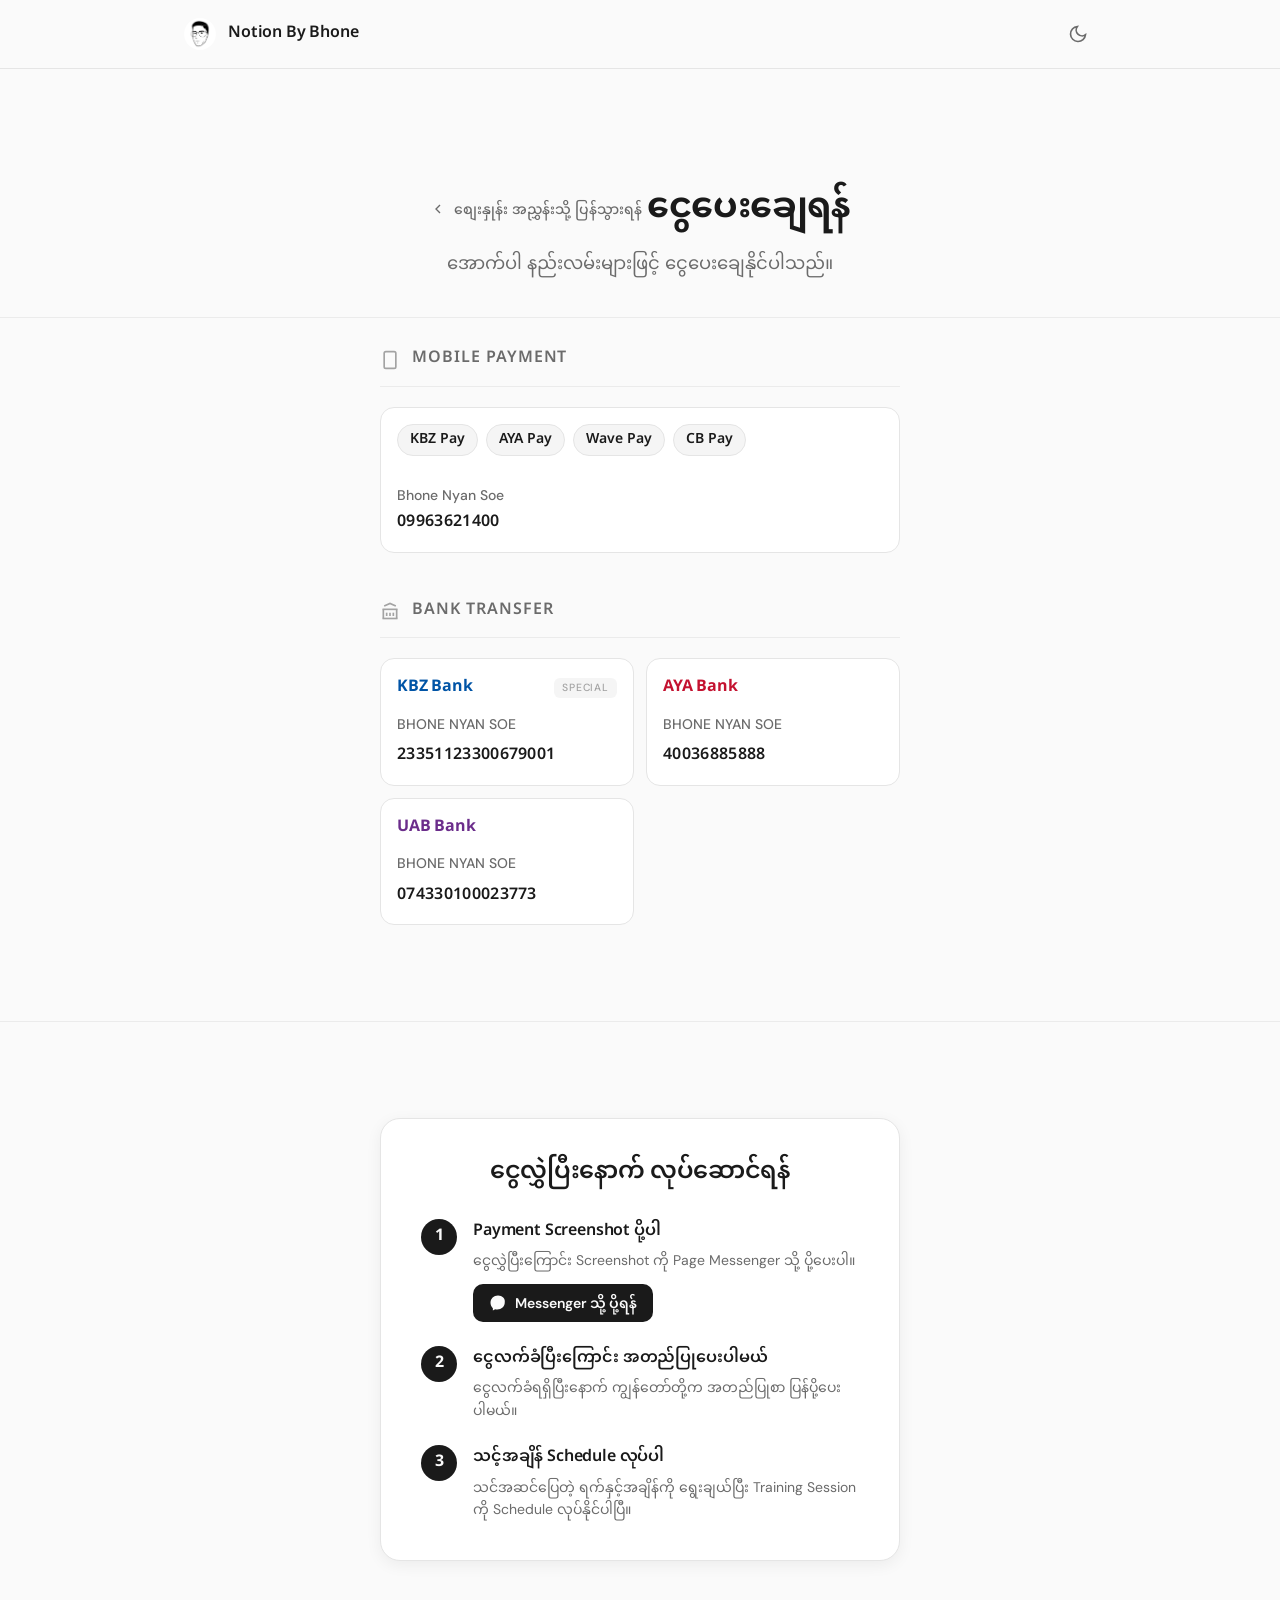
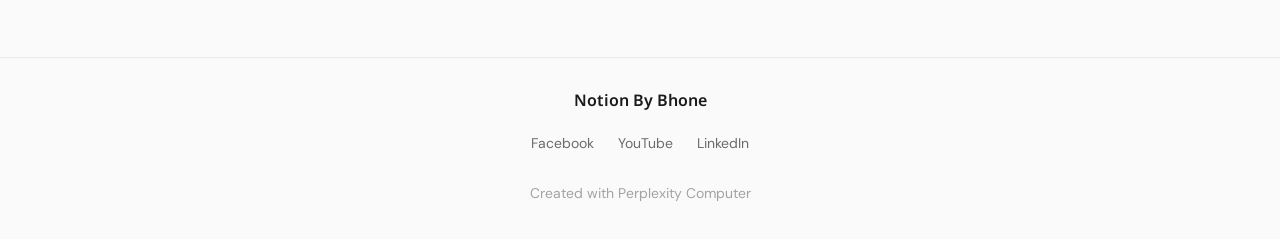
==== payment.html @ 89a2b503 "Restructure: Myanmar version as root (single version) - Removed English version and mm/ subfolder - " ====
<!DOCTYPE html>
<html lang="my">
<head>
<!--
   ______                            __
  / ____/___  ____ ___  ____  __  __/ /____  _____
 / /   / __ \/ __ `__ \/ __ \/ / / / __/ _ \/ ___/
/ /___/ /_/ / / / / / / /_/ / /_/ / /_/  __/ /
\____/\____/_/ /_/ /_/ .___/\__,_/\__/\___/_/
                    /_/
        Created with Perplexity Computer
        https://www.perplexity.ai/computer
-->
<meta name="generator" content="Perplexity Computer">
<meta name="author" content="Perplexity Computer">
<meta property="og:see_also" content="https://www.perplexity.ai/computer">
<link rel="author" href="https://www.perplexity.ai/computer">

<meta charset="UTF-8">
<meta name="viewport" content="width=device-width, initial-scale=1.0">
<title>ငွေပေးချေရန် — Notion Private Training | Notion By Bhone</title>
<meta name="description" content="Notion Private Training အတွက် ငွေပေးချေရန် နည်းလမ်းများ။ KBZ Pay, AYA Pay, Wave Pay, CB Pay နှင့် Bank Transfer ဖြင့် ပေးချေနိုင်ပါသည်။">

<!-- Fonts -->
<link href="https://api.fontshare.com/v2/css?f[]=general-sans@400,500,600,700&display=swap" rel="stylesheet">
<link rel="preconnect" href="https://fonts.googleapis.com">
<link rel="preconnect" href="https://fonts.gstatic.com" crossorigin>
<link href="https://fonts.googleapis.com/css2?family=DM+Sans:ital,opsz,wght@0,9..40,400;0,9..40,500;0,9..40,600;0,9..40,700&family=Noto+Sans+Myanmar:wght@400;500;600;700&display=swap" rel="stylesheet">

<link rel="stylesheet" href="./base.css">
<link rel="stylesheet" href="./style.css">
</head>
<body>

  <!-- Header -->
  <header class="site-header">
    <div class="header-inner">
      <a href="./index.html" class="brand" style="text-decoration:none; color:inherit;">
        <img class="logo-img" src="./nbb-profile.jpg" alt="Notion By Bhone" width="32" height="32">
        <span class="brand-name">Notion By Bhone</span>
      </a>
      <button data-theme-toggle aria-label="Switch to dark mode">
        <svg width="20" height="20" viewBox="0 0 24 24" fill="none" stroke="currentColor" stroke-width="2">
          <path d="M21 12.79A9 9 0 1 1 11.21 3 7 7 0 0 0 21 12.79z"/>
        </svg>
      </button>
    </div>
  </header>

  <main>
    <!-- Page Hero -->
    <section class="hero" style="padding-bottom: clamp(var(--space-6), 3vw, var(--space-10));">
      <div class="container">
        <a href="./index.html" class="back-link">
          <svg width="16" height="16" viewBox="0 0 24 24" fill="none" stroke="currentColor" stroke-width="2"><polyline points="15 18 9 12 15 6"/></svg>
          စျေးနှုန်း အညွှန်းသို့ ပြန်သွားရန်
        </a>
        <h1 class="hero-title" style="font-size: var(--text-xl); margin-top: var(--space-6);">ငွေပေးချေရန်</h1>
        <p class="hero-desc">အောက်ပါ နည်းလမ်းများဖြင့် ငွေပေးချေနိုင်ပါသည်။</p>
      </div>
    </section>

    <!-- Mobile Payment -->
    <section class="payment" id="payment" style="padding-top: var(--space-4);">
      <div class="container">
        <div class="payment-group">
          <h3 class="payment-group-title">
            <svg width="20" height="20" viewBox="0 0 24 24" fill="none" stroke="currentColor" stroke-width="2"><rect x="5" y="2" width="14" height="20" rx="2" ry="2"/><line x1="12" y1="18" x2="12.01" y2="18"/></svg>
            Mobile Payment
          </h3>
          <div class="payment-card mobile-pay-combined">
            <div class="pay-badges">
              <span class="pay-badge">KBZ Pay</span>
              <span class="pay-badge">AYA Pay</span>
              <span class="pay-badge">Wave Pay</span>
              <span class="pay-badge">CB Pay</span>
            </div>
            <div class="pay-details">
              <p class="pay-name">Bhone Nyan Soe</p>
              <p class="pay-number" data-copy="09963621400">09963621400</p>
            </div>
          </div>
        </div>

        <!-- Bank Transfer -->
        <div class="payment-group">
          <h3 class="payment-group-title">
            <svg width="20" height="20" viewBox="0 0 24 24" fill="none" stroke="currentColor" stroke-width="2"><path d="M3 21h18"/><path d="M3 10h18"/><path d="M5 6l7-3 7 3"/><path d="M4 10v11"/><path d="M20 10v11"/><path d="M8 14v4"/><path d="M12 14v4"/><path d="M16 14v4"/></svg>
            Bank Transfer
          </h3>
          <div class="payment-cards">
            <div class="payment-card bank-card">
              <div class="bank-header">
                <span class="bank-name bank-kbz">KBZ Bank</span>
                <span class="bank-type">Special</span>
              </div>
              <p class="pay-name">BHONE NYAN SOE</p>
              <p class="pay-number" data-copy="23351123300679001">23351123300679001</p>
            </div>
            <div class="payment-card bank-card">
              <div class="bank-header">
                <span class="bank-name bank-aya">AYA Bank</span>
              </div>
              <p class="pay-name">BHONE NYAN SOE</p>
              <p class="pay-number" data-copy="40036885888">40036885888</p>
            </div>
            <div class="payment-card bank-card">
              <div class="bank-header">
                <span class="bank-name bank-uab">UAB Bank</span>
              </div>
              <p class="pay-name">BHONE NYAN SOE</p>
              <p class="pay-number" data-copy="074330100023773">074330100023773</p>
            </div>
          </div>
        </div>
      </div>
    </section>

    <!-- After Payment Steps -->
    <section class="notice" id="notice">
      <div class="container">
        <div class="notice-card">
          <h2 class="notice-title">ငွေလွှဲပြီးနောက် လုပ်ဆောင်ရန်</h2>

          <div class="notice-steps">
            <div class="notice-step">
              <div class="step-number">1</div>
              <div class="step-content">
                <h3>Payment Screenshot ပို့ပါ</h3>
                <p>ငွေလွှဲပြီးကြောင်း Screenshot ကို Page Messenger သို့ ပို့ပေးပါ။</p>
                <a href="https://m.me/NotionByBhone" target="_blank" rel="noopener noreferrer" class="step-btn">
                  <svg width="18" height="18" viewBox="0 0 24 24" fill="currentColor"><path d="M12 2C6.36 2 2 6.13 2 11.7c0 2.91 1.2 5.42 3.15 7.15V22l3.03-1.67c.86.24 1.78.37 2.82.37 5.64 0 10-3.93 10-9.3C22 6.13 17.64 2 12 2z"/><path d="M13.03 14.41l-2.55-2.73L5.7 14.5l5.25-5.58 2.61 2.73 4.72-3.08-5.25 5.84z" fill="var(--color-bg)"/></svg>
                  Messenger သို့ ပို့ရန်
                </a>
              </div>
            </div>

            <div class="notice-step">
              <div class="step-number">2</div>
              <div class="step-content">
                <h3>ငွေလက်ခံပြီးကြောင်း အတည်ပြုပေးပါမယ်</h3>
                <p>ငွေလက်ခံရရှိပြီးနောက် ကျွန်တော်တို့က အတည်ပြုစာ ပြန်ပို့ပေးပါမယ်။</p>
              </div>
            </div>

            <div class="notice-step">
              <div class="step-number">3</div>
              <div class="step-content">
                <h3>သင့်အချိန် Schedule လုပ်ပါ</h3>
                <p>သင်အဆင်ပြေတဲ့ ရက်နှင့်အချိန်ကို ရွေးချယ်ပြီး Training Session ကို Schedule လုပ်နိုင်ပါပြီ။</p>
              </div>
            </div>
          </div>
        </div>
      </div>
    </section>
  </main>

  <!-- Footer -->
  <footer class="site-footer">
    <div class="container">
      <div class="footer-inner">
        <p class="footer-brand">Notion By Bhone</p>
        <div class="footer-links">
          <a href="https://facebook.com/NotionByBhone" target="_blank" rel="noopener noreferrer">Facebook</a>
          <a href="https://www.youtube.com/@BhoneNyanSoe" target="_blank" rel="noopener noreferrer">YouTube</a>
          <a href="https://www.linkedin.com/in/bhone-nyan-soe-41076126a" target="_blank" rel="noopener noreferrer">LinkedIn</a>
        </div>
        <p class="footer-attr">
          <a href="https://www.perplexity.ai/computer" target="_blank" rel="noopener noreferrer">Created with Perplexity Computer</a>
        </p>
      </div>
    </div>
  </footer>

  <script>
  (function () {
    'use strict';

    // Copy to clipboard
    document.querySelectorAll('[data-copy]').forEach(el => {
      el.addEventListener('click', () => {
        const text = el.getAttribute('data-copy');
        navigator.clipboard.writeText(text).then(() => {
          el.classList.add('copied');
          setTimeout(() => el.classList.remove('copied'), 1500);
        }).catch(() => {
          const ta = document.createElement('textarea');
          ta.value = text;
          ta.style.position = 'fixed';
          ta.style.opacity = '0';
          document.body.appendChild(ta);
          ta.select();
          document.execCommand('copy');
          document.body.removeChild(ta);
          el.classList.add('copied');
          setTimeout(() => el.classList.remove('copied'), 1500);
        });
      });
    });

    // Dark mode toggle
    const themeToggle = document.querySelector('[data-theme-toggle]');
    const root = document.documentElement;
    let isDark = window.matchMedia('(prefers-color-scheme: dark)').matches;

    function applyTheme() {
      root.setAttribute('data-theme', isDark ? 'dark' : 'light');
      themeToggle.setAttribute('aria-label', 'Switch to ' + (isDark ? 'light' : 'dark') + ' mode');
      themeToggle.innerHTML = isDark
        ? '<svg width="20" height="20" viewBox="0 0 24 24" fill="none" stroke="currentColor" stroke-width="2"><circle cx="12" cy="12" r="5"/><path d="M12 1v2M12 21v2M4.22 4.22l1.42 1.42M18.36 18.36l1.42 1.42M1 12h2M21 12h2M4.22 19.78l1.42-1.42M18.36 5.64l1.42-1.42"/></svg>'
        : '<svg width="20" height="20" viewBox="0 0 24 24" fill="none" stroke="currentColor" stroke-width="2"><path d="M21 12.79A9 9 0 1 1 11.21 3 7 7 0 0 0 21 12.79z"/></svg>';
    }

    applyTheme();
    themeToggle.addEventListener('click', () => {
      isDark = !isDark;
      applyTheme();
    });
  })();
  </script>
</body>
</html>
---- base.css ----
*, *::before, *::after { box-sizing: border-box; margin: 0; padding: 0; }

html {
  -moz-text-size-adjust: none;
  -webkit-text-size-adjust: none;
  text-size-adjust: none;
  -webkit-font-smoothing: antialiased;
  -moz-osx-font-smoothing: grayscale;
  text-rendering: optimizeLegibility;
  scroll-behavior: smooth;
  hanging-punctuation: first last;
  scroll-padding-top: 4rem;
}

body {
  min-height: 100dvh;
  line-height: 1.6;
  font-family: var(--font-body, sans-serif);
  font-size: var(--text-base);
  color: var(--color-text);
  background-color: var(--color-bg);
}

img, picture, video, canvas, svg { display: block; max-width: 100%; height: auto; }
ul[role="list"], ol[role="list"] { list-style: none; }
input, button, textarea, select { font: inherit; color: inherit; }

h1, h2, h3, h4, h5, h6 { text-wrap: balance; line-height: 1.15; }
p, li, figcaption { text-wrap: pretty; max-width: 72ch; }

::selection {
  background: oklch(from var(--color-text) l c h / 0.15);
  color: var(--color-text);
}

:focus-visible {
  outline: 2px solid var(--color-text);
  outline-offset: 3px;
  border-radius: 0.375rem;
}

@media (prefers-reduced-motion: reduce) {
  *, *::before, *::after {
    animation-duration: 0.01ms !important;
    animation-iteration-count: 1 !important;
    transition-duration: 0.01ms !important;
    scroll-behavior: auto !important;
  }
}

button { cursor: pointer; background: none; border: none; }

a, button, [role="button"], [role="link"], input, textarea, select {
  transition: color 180ms cubic-bezier(0.16, 1, 0.3, 1),
              background 180ms cubic-bezier(0.16, 1, 0.3, 1),
              border-color 180ms cubic-bezier(0.16, 1, 0.3, 1),
              box-shadow 180ms cubic-bezier(0.16, 1, 0.3, 1),
              transform 180ms cubic-bezier(0.16, 1, 0.3, 1);
}

.sr-only {
  position: absolute; width: 1px; height: 1px; padding: 0; margin: -1px;
  overflow: hidden; clip: rect(0, 0, 0, 0); white-space: nowrap; border-width: 0;
}
---- style.css ----
/* ═══════════════════════════════════════════
   Design Tokens — Monochrome brand (Notion By Bhone)
   ═══════════════════════════════════════════ */

:root {
  /* Type scale */
  --text-xs:   clamp(0.75rem,  0.7rem  + 0.25vw, 0.875rem);
  --text-sm:   clamp(0.875rem, 0.8rem  + 0.35vw, 1rem);
  --text-base: clamp(1rem,     0.95rem + 0.25vw, 1.125rem);
  --text-lg:   clamp(1.125rem, 1rem    + 0.75vw, 1.5rem);
  --text-xl:   clamp(1.5rem,   1.2rem  + 1.25vw, 2.25rem);
  --text-2xl:  clamp(2rem,     1.2rem  + 2.5vw,  3.5rem);

  /* Spacing (4px system) */
  --space-1:  0.25rem;
  --space-2:  0.5rem;
  --space-3:  0.75rem;
  --space-4:  1rem;
  --space-5:  1.25rem;
  --space-6:  1.5rem;
  --space-8:  2rem;
  --space-10: 2.5rem;
  --space-12: 3rem;
  --space-16: 4rem;
  --space-20: 5rem;
  --space-24: 6rem;

  /* Fonts */
  --font-display: 'General Sans', 'Noto Sans Myanmar', 'Helvetica Neue', sans-serif;
  --font-body: 'DM Sans', 'Noto Sans Myanmar', 'Helvetica Neue', sans-serif;
  --font-myanmar: 'Noto Sans Myanmar', 'DM Sans', sans-serif;

  /* Radius */
  --radius-sm: 0.375rem;
  --radius-md: 0.625rem;
  --radius-lg: 0.875rem;
  --radius-xl: 1.25rem;
  --radius-full: 9999px;

  /* Transition */
  --ease: cubic-bezier(0.16, 1, 0.3, 1);

  /* Content widths */
  --content-narrow: 640px;
  --content-default: 960px;
}

/* ── Light Mode ────────────────────────────── */
:root, [data-theme="light"] {
  --color-bg:       #FAFAFA;
  --color-surface:  #FFFFFF;
  --color-surface-2: #F5F5F5;
  --color-border:   #E5E5E5;
  --color-divider:  #EBEBEB;
  --color-text:     #1A1A1A;
  --color-text-muted: #6B6B6B;
  --color-text-faint: #A3A3A3;
  --color-accent:   #1A1A1A;
  --color-accent-hover: #333333;

  --shadow-sm: 0 1px 2px rgba(0,0,0,0.04);
  --shadow-md: 0 4px 16px rgba(0,0,0,0.06);
  --shadow-lg: 0 12px 40px rgba(0,0,0,0.08);
}

/* ── Dark Mode ─────────────────────────────── */
[data-theme="dark"] {
  --color-bg:       #111111;
  --color-surface:  #1A1A1A;
  --color-surface-2: #222222;
  --color-border:   #333333;
  --color-divider:  #2A2A2A;
  --color-text:     #E5E5E5;
  --color-text-muted: #999999;
  --color-text-faint: #666666;
  --color-accent:   #FFFFFF;
  --color-accent-hover: #CCCCCC;

  --shadow-sm: 0 1px 2px rgba(0,0,0,0.2);
  --shadow-md: 0 4px 16px rgba(0,0,0,0.3);
  --shadow-lg: 0 12px 40px rgba(0,0,0,0.4);
}

@media (prefers-color-scheme: dark) {
  :root:not([data-theme]) {
    --color-bg:       #111111;
    --color-surface:  #1A1A1A;
    --color-surface-2: #222222;
    --color-border:   #333333;
    --color-divider:  #2A2A2A;
    --color-text:     #E5E5E5;
    --color-text-muted: #999999;
    --color-text-faint: #666666;
    --color-accent:   #FFFFFF;
    --color-accent-hover: #CCCCCC;
    --shadow-sm: 0 1px 2px rgba(0,0,0,0.2);
    --shadow-md: 0 4px 16px rgba(0,0,0,0.3);
    --shadow-lg: 0 12px 40px rgba(0,0,0,0.4);
  }
}

/* ═══════════════════════════════════════════
   Layout
   ═══════════════════════════════════════════ */

.container {
  width: 100%;
  max-width: var(--content-default);
  margin: 0 auto;
  padding-inline: var(--space-6);
}

/* ═══════════════════════════════════════════
   Header
   ═══════════════════════════════════════════ */

.site-header {
  position: sticky;
  top: 0;
  z-index: 100;
  background: var(--color-bg);
  border-bottom: 1px solid var(--color-border);
  backdrop-filter: blur(12px);
}

.header-inner {
  max-width: var(--content-default);
  margin: 0 auto;
  padding: var(--space-4) var(--space-6);
  display: flex;
  align-items: center;
  justify-content: space-between;
}

.brand {
  display: flex;
  align-items: center;
  gap: var(--space-3);
}

.logo {
  color: var(--color-text);
  flex-shrink: 0;
}

.logo-img {
  width: 32px;
  height: 32px;
  border-radius: var(--radius-full);
  object-fit: cover;
  flex-shrink: 0;
}

.brand-name {
  font-family: var(--font-display);
  font-weight: 600;
  font-size: var(--text-sm);
  letter-spacing: -0.01em;
}

[data-theme-toggle] {
  padding: var(--space-2);
  border-radius: var(--radius-sm);
  color: var(--color-text-muted);
}
[data-theme-toggle]:hover {
  color: var(--color-text);
  background: var(--color-surface-2);
}

/* ═══════════════════════════════════════════
   Back Link
   ═══════════════════════════════════════════ */

.back-link {
  display: inline-flex;
  align-items: center;
  gap: var(--space-2);
  font-size: var(--text-xs);
  font-weight: 500;
  color: var(--color-text-muted);
  text-decoration: none;
  transition: color 150ms var(--ease);
}

.back-link:hover {
  color: var(--color-text);
}

.back-link svg {
  flex-shrink: 0;
}

/* ═══════════════════════════════════════════
   Hero
   ═══════════════════════════════════════════ */

.hero {
  padding: clamp(var(--space-12), 8vw, var(--space-24)) 0 clamp(var(--space-8), 5vw, var(--space-16));
  text-align: center;
}

.hero-label {
  font-family: var(--font-body);
  font-size: var(--text-xs);
  font-weight: 500;
  text-transform: uppercase;
  letter-spacing: 0.12em;
  color: var(--color-text-muted);
  margin-bottom: var(--space-4);
}

.hero-title {
  font-family: var(--font-display);
  font-size: var(--text-2xl);
  font-weight: 700;
  letter-spacing: -0.03em;
  line-height: 1.15;
  margin-bottom: var(--space-5);
  display: inline-flex;
  align-items: center;
  gap: var(--space-3);
}

.hero-notion-logo {
  width: clamp(36px, 4vw, 52px);
  height: clamp(36px, 4vw, 52px);
  object-fit: contain;
  flex-shrink: 0;
  vertical-align: middle;
}

.hero-desc {
  font-size: var(--text-base);
  color: var(--color-text-muted);
  max-width: 480px;
  margin: 0 auto;
  line-height: 1.6;
}

/* ═══════════════════════════════════════════
   Quote Builder Card
   ═══════════════════════════════════════════ */

.quote-builder {
  padding-bottom: clamp(var(--space-12), 8vw, var(--space-24));
}

.quote-card {
  background: var(--color-surface);
  border: 1px solid var(--color-border);
  border-radius: var(--radius-xl);
  padding: clamp(var(--space-6), 4vw, var(--space-10));
  max-width: 520px;
  margin: 0 auto;
  box-shadow: var(--shadow-md);
}

.section-label {
  font-family: var(--font-display);
  font-size: var(--text-lg);
  font-weight: 600;
  letter-spacing: -0.02em;
  margin-bottom: var(--space-6);
}

/* Field Group */
.field-group {
  margin-bottom: var(--space-6);
}

.field-label {
  display: block;
  font-size: var(--text-xs);
  font-weight: 500;
  text-transform: uppercase;
  letter-spacing: 0.08em;
  color: var(--color-text-muted);
  margin-bottom: var(--space-3);
}

/* Toggle Buttons */
.toggle-group {
  display: grid;
  grid-template-columns: 1fr 1fr;
  gap: var(--space-2);
}

.toggle-btn {
  display: flex;
  align-items: center;
  justify-content: center;
  gap: var(--space-2);
  padding: var(--space-3) var(--space-4);
  border: 1.5px solid var(--color-border);
  border-radius: var(--radius-md);
  font-family: var(--font-body);
  font-size: var(--text-sm);
  font-weight: 500;
  color: var(--color-text-muted);
  background: var(--color-bg);
}

.toggle-btn:hover {
  border-color: var(--color-text-faint);
  color: var(--color-text);
}

.toggle-btn.active {
  border-color: var(--color-accent);
  color: var(--color-text);
  background: var(--color-surface-2);
  font-weight: 600;
}

.toggle-icon {
  display: flex;
  align-items: center;
}

/* Stepper */
.stepper {
  display: flex;
  align-items: center;
  gap: var(--space-2);
}

.stepper-btn {
  display: flex;
  align-items: center;
  justify-content: center;
  width: 44px;
  height: 44px;
  border: 1.5px solid var(--color-border);
  border-radius: var(--radius-md);
  color: var(--color-text-muted);
  background: var(--color-bg);
  flex-shrink: 0;
}
.stepper-btn:hover {
  border-color: var(--color-text-faint);
  color: var(--color-text);
  background: var(--color-surface-2);
}

.stepper-input {
  width: 100%;
  text-align: center;
  font-family: var(--font-display);
  font-size: var(--text-xl);
  font-weight: 700;
  border: none;
  background: transparent;
  -moz-appearance: textfield;
  appearance: textfield;
}
.stepper-input::-webkit-outer-spin-button,
.stepper-input::-webkit-inner-spin-button {
  -webkit-appearance: none;
  margin: 0;
}

.size-hint {
  font-size: var(--text-xs);
  color: var(--color-text-faint);
  text-align: center;
  margin-top: var(--space-2);
}

/* Group size field animation */
.group-size-field {
  overflow: hidden;
  transition: max-height 350ms var(--ease), opacity 250ms var(--ease), margin 250ms var(--ease);
}

.group-size-field.visible {
  display: block !important;
  max-height: 150px;
  opacity: 1;
}

.group-size-field.hidden {
  max-height: 0;
  opacity: 0;
  margin-bottom: 0;
}

/* Divider */
.quote-divider {
  height: 1px;
  background: var(--color-divider);
  margin: var(--space-5) 0;
}

/* Summary */
.quote-summary {
  display: flex;
  flex-direction: column;
  gap: var(--space-3);
  margin-bottom: var(--space-6);
}

.summary-row {
  display: flex;
  justify-content: space-between;
  align-items: center;
}

.summary-label {
  font-size: var(--text-sm);
  color: var(--color-text-muted);
}

.summary-value {
  font-size: var(--text-sm);
  font-weight: 500;
  text-align: right;
}

/* Price */
.price-block {
  text-align: center;
  padding: var(--space-6) 0;
  border: 1px solid var(--color-divider);
  border-radius: var(--radius-lg);
  background: var(--color-surface-2);
  margin-bottom: var(--space-6);
}

.price-label {
  font-size: var(--text-xs);
  font-weight: 500;
  text-transform: uppercase;
  letter-spacing: 0.1em;
  color: var(--color-text-muted);
  margin-bottom: var(--space-2);
}

.price-amount {
  display: flex;
  align-items: baseline;
  justify-content: center;
  gap: var(--space-2);
}

.price-number {
  font-family: var(--font-display);
  font-size: clamp(2rem, 1.5rem + 2vw, 3rem);
  font-weight: 700;
  letter-spacing: -0.03em;
  font-variant-numeric: tabular-nums;
}

.price-currency {
  font-size: var(--text-sm);
  font-weight: 500;
  color: var(--color-text-muted);
}

.price-tier {
  font-size: var(--text-xs);
  color: var(--color-text-faint);
  margin-top: var(--space-1);
  min-height: 1.2em;
}

/* CTA Button */
.cta-btn {
  display: flex;
  align-items: center;
  justify-content: center;
  gap: var(--space-2);
  width: 100%;
  padding: var(--space-4);
  background: var(--color-accent);
  color: var(--color-bg);
  border-radius: var(--radius-md);
  font-family: var(--font-body);
  font-size: var(--text-sm);
  font-weight: 600;
  text-decoration: none;
  letter-spacing: -0.01em;
}

.cta-btn svg {
  display: inline;
  flex-shrink: 0;
}

.cta-btn:hover {
  background: var(--color-accent-hover);
  transform: translateY(-1px);
  box-shadow: var(--shadow-md);
}

/* ═══════════════════════════════════════════
   Training Outline
   ═══════════════════════════════════════════ */

.outline {
  padding: clamp(var(--space-12), 8vw, var(--space-24)) 0;
  border-top: 1px solid var(--color-divider);
}

.outline .section-label {
  text-align: center;
}

.outline-desc {
  text-align: center;
  color: var(--color-text-muted);
  font-size: var(--text-sm);
  max-width: 520px;
  margin: 0 auto var(--space-10);
}

.modules-grid {
  display: grid;
  grid-template-columns: repeat(auto-fit, minmax(240px, 1fr));
  gap: var(--space-4);
}

.module-card {
  padding: var(--space-5);
  border: 1px solid var(--color-border);
  border-radius: var(--radius-lg);
  background: var(--color-surface);
  transition: border-color 180ms var(--ease), box-shadow 180ms var(--ease);
}

.module-card:hover {
  border-color: var(--color-text-faint);
  box-shadow: var(--shadow-sm);
}

.module-num {
  display: inline-block;
  font-family: var(--font-display);
  font-size: var(--text-xs);
  font-weight: 600;
  color: var(--color-text-faint);
  margin-bottom: var(--space-2);
}

.module-card h3 {
  font-family: var(--font-display);
  font-size: var(--text-sm);
  font-weight: 600;
  margin-bottom: var(--space-2);
  letter-spacing: -0.01em;
}

.module-card p {
  font-size: var(--text-xs);
  color: var(--color-text-muted);
  line-height: 1.5;
}

/* ═══════════════════════════════════════════
   What's Included
   ═══════════════════════════════════════════ */

.included {
  padding: clamp(var(--space-12), 8vw, var(--space-24)) 0;
  border-top: 1px solid var(--color-divider);
}

.included .section-label {
  text-align: center;
  margin-bottom: var(--space-10);
}

.included-grid {
  display: grid;
  grid-template-columns: repeat(auto-fit, minmax(260px, 1fr));
  gap: var(--space-4);
  max-width: 720px;
  margin: 0 auto;
}

.included-item {
  display: flex;
  gap: var(--space-4);
  align-items: flex-start;
  padding: var(--space-4);
}

.included-item svg {
  flex-shrink: 0;
  color: var(--color-text-muted);
  margin-top: 2px;
}

.included-item h3 {
  font-family: var(--font-display);
  font-size: var(--text-sm);
  font-weight: 600;
  margin-bottom: var(--space-1);
}

.included-item p {
  font-size: var(--text-xs);
  color: var(--color-text-muted);
  line-height: 1.5;
}

/* ═══════════════════════════════════════════
   Payment Section
   ═══════════════════════════════════════════ */

.payment {
  padding: clamp(var(--space-12), 8vw, var(--space-24)) 0;
  border-top: 1px solid var(--color-divider);
}

.payment .section-label {
  text-align: center;
}

.payment-intro {
  text-align: center;
  color: var(--color-text-muted);
  font-size: var(--text-sm);
  max-width: 520px;
  margin: 0 auto var(--space-10);
}

.payment-group {
  max-width: 520px;
  margin: 0 auto var(--space-8);
}

.payment-group:last-child {
  margin-bottom: 0;
}

.payment-group-title {
  display: flex;
  align-items: center;
  gap: var(--space-3);
  font-family: var(--font-display);
  font-size: var(--text-sm);
  font-weight: 600;
  letter-spacing: -0.01em;
  color: var(--color-text-muted);
  text-transform: uppercase;
  letter-spacing: 0.06em;
  margin-bottom: var(--space-5);
  padding-top: var(--space-4);
  padding-bottom: var(--space-4);
  border-bottom: 1px solid var(--color-divider);
}

.payment-group-title svg {
  flex-shrink: 0;
  color: var(--color-text-faint);
}

.payment-cards {
  display: grid;
  grid-template-columns: repeat(2, 1fr);
  gap: var(--space-3);
}

.payment-card {
  padding: var(--space-4);
  background: var(--color-surface);
  border: 1px solid var(--color-border);
  border-radius: var(--radius-lg);
  transition: border-color 180ms var(--ease), box-shadow 180ms var(--ease);
}

.payment-card:hover {
  border-color: var(--color-text-faint);
  box-shadow: var(--shadow-sm);
}

/* Mobile Pay badges */
.pay-badge {
  display: inline-block;
  font-family: var(--font-display);
  font-size: var(--text-xs);
  font-weight: 600;
  padding: var(--space-1) var(--space-3);
  border-radius: var(--radius-full);
  margin-bottom: var(--space-3);
  background: var(--color-surface-2);
  color: var(--color-text);
  border: 1px solid var(--color-border);
}

/* Combined mobile pay card */
.mobile-pay-combined {
  max-width: 520px;
}

.pay-badges {
  display: flex;
  flex-wrap: wrap;
  gap: var(--space-2);
  margin-bottom: var(--space-4);
}

.pay-details {
  display: flex;
  flex-direction: column;
  gap: var(--space-1);
}

.pay-name {
  font-size: var(--text-xs);
  color: var(--color-text-muted);
  font-weight: 500;
}

.pay-number {
  font-family: var(--font-display);
  font-size: var(--text-sm);
  font-weight: 600;
  letter-spacing: 0.02em;
  cursor: pointer;
  position: relative;
  display: inline-block;
  transition: color 150ms var(--ease);
}

.pay-number:hover {
  color: var(--color-text-muted);
}

.pay-number::after {
  content: 'Copy';
  position: absolute;
  right: -42px;
  top: 50%;
  transform: translateY(-50%);
  font-size: 0.65rem;
  font-weight: 500;
  color: var(--color-text-faint);
  opacity: 0;
  transition: opacity 150ms var(--ease);
  pointer-events: none;
}

.pay-number:hover::after {
  opacity: 1;
}

.pay-number.copied::after {
  content: 'Copied!';
  color: var(--color-text);
  opacity: 1;
}

/* Bank cards */
.bank-card {
  display: flex;
  flex-direction: column;
  gap: var(--space-2);
}

.bank-header {
  display: flex;
  align-items: center;
  justify-content: space-between;
  margin-bottom: var(--space-1);
}

.bank-name {
  font-family: var(--font-display);
  font-size: var(--text-sm);
  font-weight: 700;
  letter-spacing: -0.01em;
}

.bank-type {
  font-size: 0.65rem;
  font-weight: 500;
  text-transform: uppercase;
  letter-spacing: 0.08em;
  color: var(--color-text-faint);
  background: var(--color-surface-2);
  padding: 2px var(--space-2);
  border-radius: var(--radius-sm);
}

/* Bank brand colors */
.bank-kbz { color: #0054A6; }
.bank-aya { color: #C41230; }
.bank-uab { color: #6B2D8B; }

/* ═══════════════════════════════════════════
   After Payment Notice
   ═══════════════════════════════════════════ */

.notice {
  padding: clamp(var(--space-12), 8vw, var(--space-24)) 0;
  border-top: 1px solid var(--color-divider);
}

.notice-card {
  max-width: 520px;
  margin: 0 auto;
  background: var(--color-surface);
  border: 1px solid var(--color-border);
  border-radius: var(--radius-xl);
  padding: clamp(var(--space-6), 4vw, var(--space-10));
  box-shadow: var(--shadow-md);
}

.notice-title {
  font-family: var(--font-display);
  font-size: var(--text-lg);
  font-weight: 600;
  letter-spacing: -0.02em;
  text-align: center;
  margin-bottom: var(--space-8);
}

.notice-steps {
  display: flex;
  flex-direction: column;
  gap: var(--space-6);
}

.notice-step {
  display: flex;
  gap: var(--space-4);
  align-items: flex-start;
}

.step-number {
  display: flex;
  align-items: center;
  justify-content: center;
  width: 36px;
  height: 36px;
  min-width: 36px;
  border-radius: var(--radius-full);
  background: var(--color-accent);
  color: var(--color-bg);
  font-family: var(--font-display);
  font-size: var(--text-sm);
  font-weight: 700;
}

.step-content {
  flex: 1;
  padding-top: var(--space-1);
}

.step-content h3 {
  font-family: var(--font-display);
  font-size: var(--text-sm);
  font-weight: 600;
  margin-bottom: var(--space-2);
  letter-spacing: -0.01em;
}

.step-content p {
  font-size: var(--text-xs);
  color: var(--color-text-muted);
  line-height: 1.6;
  margin-bottom: var(--space-3);
}

.step-content p:last-child {
  margin-bottom: 0;
}

.step-btn {
  display: inline-flex;
  align-items: center;
  gap: var(--space-2);
  padding: var(--space-2) var(--space-4);
  background: var(--color-accent);
  color: var(--color-bg);
  border-radius: var(--radius-md);
  font-family: var(--font-body);
  font-size: var(--text-xs);
  font-weight: 600;
  text-decoration: none;
  transition: background 150ms var(--ease), transform 150ms var(--ease);
}

.step-btn:hover {
  background: var(--color-accent-hover);
  transform: translateY(-1px);
  box-shadow: var(--shadow-sm);
}

.step-btn svg {
  flex-shrink: 0;
}

/* ═══════════════════════════════════════════
   Footer
   ═══════════════════════════════════════════ */

.site-footer {
  border-top: 1px solid var(--color-divider);
  padding: var(--space-8) 0;
}

.footer-inner {
  display: flex;
  flex-direction: column;
  align-items: center;
  gap: var(--space-4);
  text-align: center;
}

.footer-brand {
  font-family: var(--font-display);
  font-weight: 600;
  font-size: var(--text-sm);
}

.footer-links {
  display: flex;
  gap: var(--space-6);
}

.footer-links a {
  font-size: var(--text-xs);
  color: var(--color-text-muted);
  text-decoration: none;
}
.footer-links a:hover {
  color: var(--color-text);
}

.footer-attr {
  margin-top: var(--space-2);
}

.footer-attr a {
  font-size: var(--text-xs);
  color: var(--color-text-faint);
  text-decoration: none;
}
.footer-attr a:hover {
  color: var(--color-text-muted);
}

/* ═══════════════════════════════════════════
   Mobile
   ═══════════════════════════════════════════ */

@media (max-width: 600px) {
  .hero-title {
    font-size: clamp(1.75rem, 1rem + 4vw, 2.5rem);
  }

  .modules-grid {
    grid-template-columns: 1fr;
  }

  .included-grid {
    grid-template-columns: 1fr;
  }

  .payment-cards {
    grid-template-columns: 1fr;
  }

  .pay-number::after {
    display: none;
  }
}
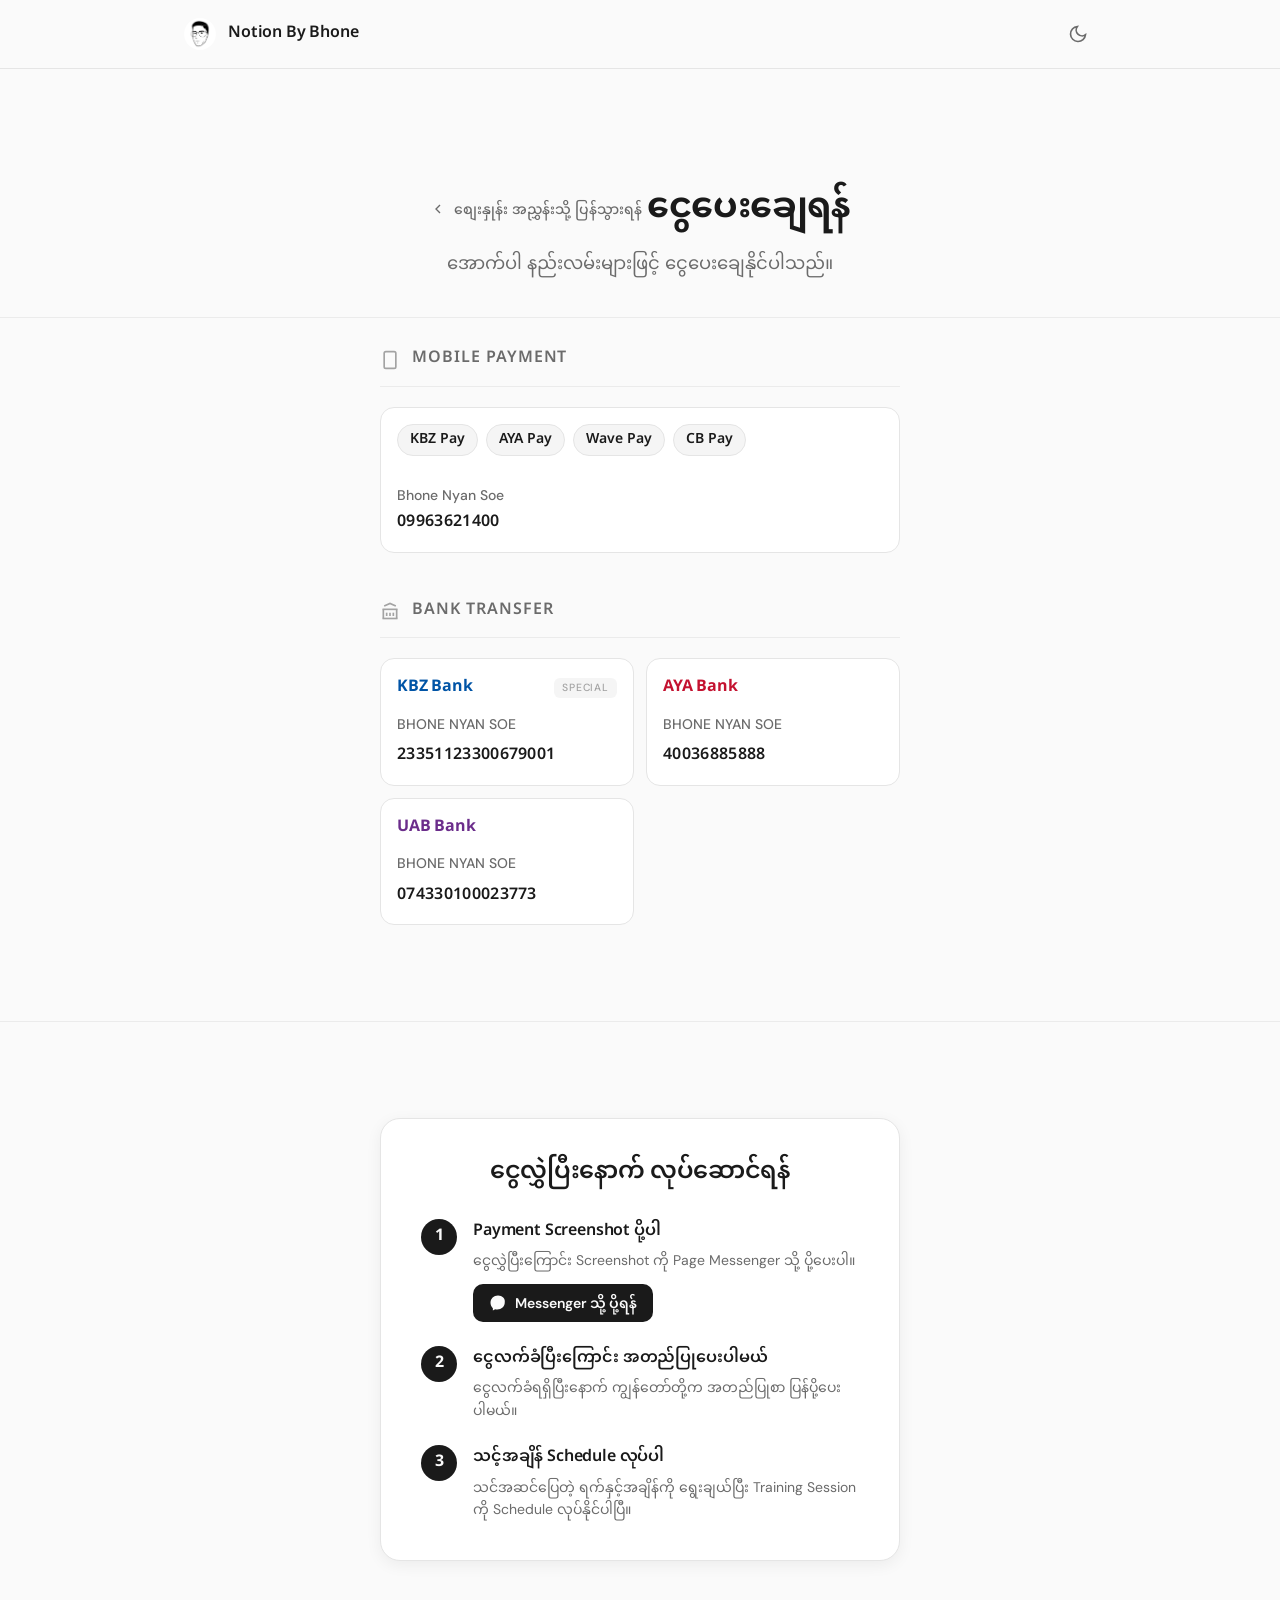
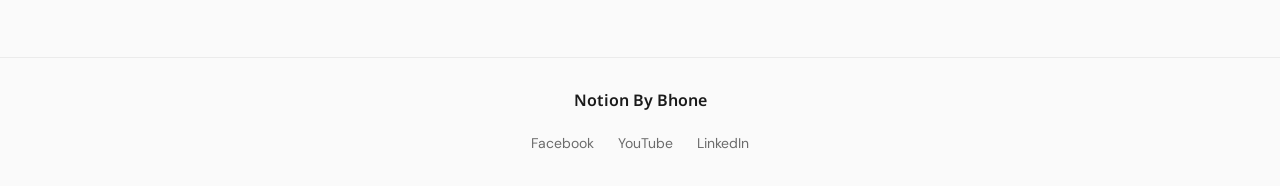
==== commit 6738c90c: "Remove Perplexity attribution, fix payment number underline - Remove Perplexity Computer comments an" ====
--- a/payment.html
+++ b/payment.html
@@ -1,21 +1,6 @@
 <!DOCTYPE html>
 <html lang="my">
 <head>
-<!--
-   ______                            __
-  / ____/___  ____ ___  ____  __  __/ /____  _____
- / /   / __ \/ __ `__ \/ __ \/ / / / __/ _ \/ ___/
-/ /___/ /_/ / / / / / / /_/ / /_/ / /_/  __/ /
-\____/\____/_/ /_/ /_/ .___/\__,_/\__/\___/_/
-                    /_/
-        Created with Perplexity Computer
-        https://www.perplexity.ai/computer
--->
-<meta name="generator" content="Perplexity Computer">
-<meta name="author" content="Perplexity Computer">
-<meta property="og:see_also" content="https://www.perplexity.ai/computer">
-<link rel="author" href="https://www.perplexity.ai/computer">
-
 <meta charset="UTF-8">
 <meta name="viewport" content="width=device-width, initial-scale=1.0">
 <title>ငွေပေးချေရန် — Notion Private Training | Notion By Bhone</title>
@@ -166,9 +151,6 @@
           <a href="https://www.youtube.com/@BhoneNyanSoe" target="_blank" rel="noopener noreferrer">YouTube</a>
           <a href="https://www.linkedin.com/in/bhone-nyan-soe-41076126a" target="_blank" rel="noopener noreferrer">LinkedIn</a>
         </div>
-        <p class="footer-attr">
-          <a href="https://www.perplexity.ai/computer" target="_blank" rel="noopener noreferrer">Created with Perplexity Computer</a>
-        </p>
       </div>
     </div>
   </footer>
--- a/style.css
+++ b/style.css
@@ -721,6 +721,8 @@
   cursor: pointer;
   position: relative;
   display: inline-block;
+  text-decoration: none;
+  border-bottom: none;
   transition: color 150ms var(--ease);
 }
 
@@ -930,18 +932,7 @@
   color: var(--color-text);
 }
 
-.footer-attr {
-  margin-top: var(--space-2);
-}
-
-.footer-attr a {
-  font-size: var(--text-xs);
-  color: var(--color-text-faint);
-  text-decoration: none;
-}
-.footer-attr a:hover {
-  color: var(--color-text-muted);
-}
+
 
 /* ═══════════════════════════════════════════
    Mobile
